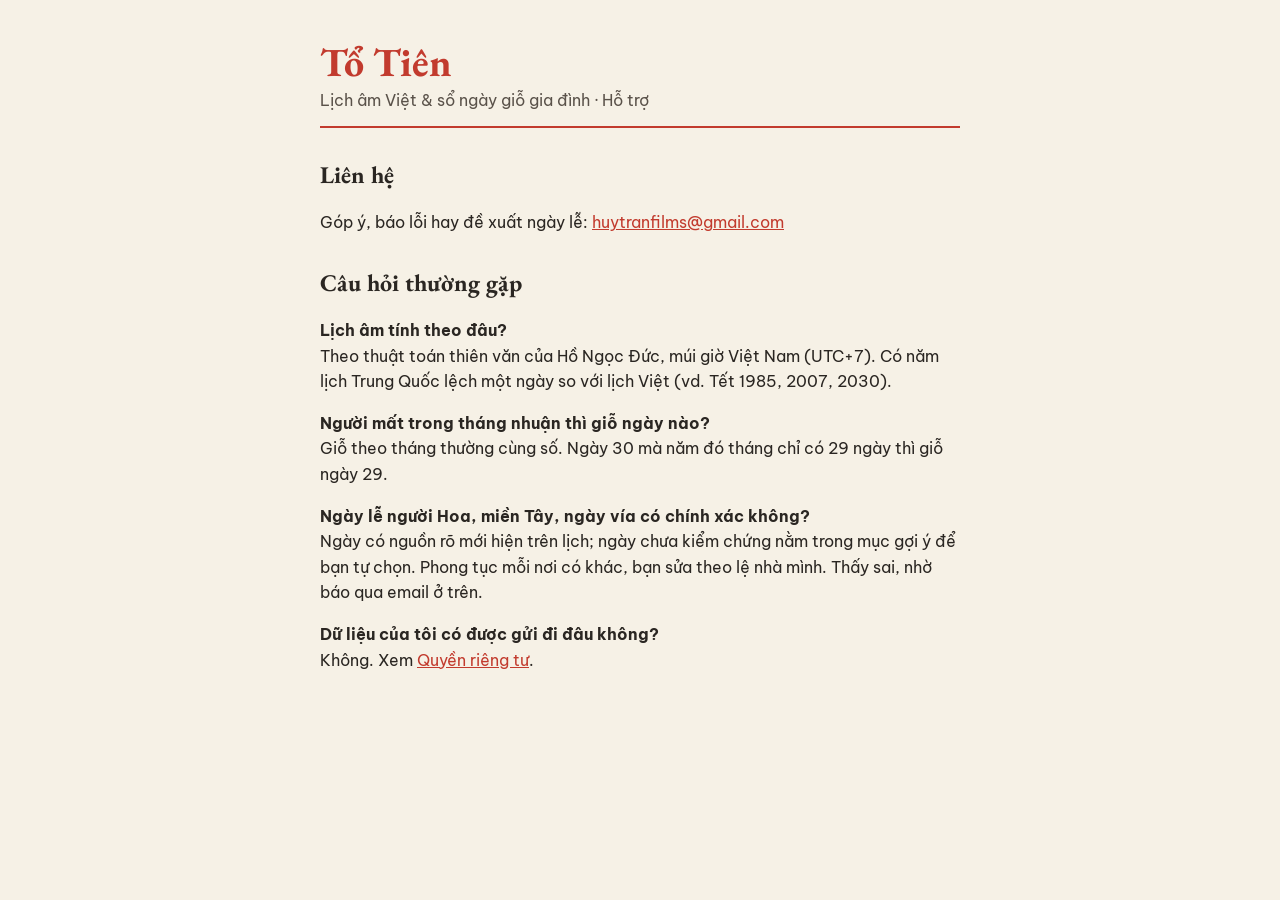
==== index.html @ 753793e9 "Trang hỗ trợ và quyền riêng tư của Tổ Tiên Co-Authored-By: Claude Opus 5.5 <noreply@anthropic.com> C" ====
<!doctype html><html lang="vi"><head><meta charset="utf-8"><meta name="viewport" content="width=device-width,initial-scale=1">
<title>Tổ Tiên · Hỗ trợ</title>
<link rel="stylesheet" href="https://fonts.googleapis.com/css2?family=EB+Garamond:wght@800&family=Be+Vietnam+Pro:wght@400;700&display=swap">
<link rel="stylesheet" href="style.css"></head><body><main>
<h1>Tổ Tiên</h1>
<p class="sub">Lịch âm Việt &amp; sổ ngày giỗ gia đình · Hỗ trợ</p>
<h2>Liên hệ</h2>
<p>Góp ý, báo lỗi hay đề xuất ngày lễ: <a href="mailto:huytranfilms@gmail.com">huytranfilms@gmail.com</a></p>
<h2>Câu hỏi thường gặp</h2>
<p><strong>Lịch âm tính theo đâu?</strong><br>Theo thuật toán thiên văn của Hồ Ngọc Đức, múi giờ Việt Nam (UTC+7). Có năm lịch Trung Quốc lệch một ngày so với lịch Việt (vd. Tết 1985, 2007, 2030).</p>
<p><strong>Người mất trong tháng nhuận thì giỗ ngày nào?</strong><br>Giỗ theo tháng thường cùng số. Ngày 30 mà năm đó tháng chỉ có 29 ngày thì giỗ ngày 29.</p>
<p><strong>Ngày lễ người Hoa, miền Tây, ngày vía có chính xác không?</strong><br>Ngày có nguồn rõ mới hiện trên lịch; ngày chưa kiểm chứng nằm trong mục gợi ý để bạn tự chọn. Phong tục mỗi nơi có khác, bạn sửa theo lệ nhà mình. Thấy sai, nhờ báo qua email ở trên.</p>
<p><strong>Dữ liệu của tôi có được gửi đi đâu không?</strong><br>Không. Xem <a href="privacy.html">Quyền riêng tư</a>.</p>
</main></body></html>
---- style.css ----
:root{--paper:#F6F1E6;--ink:#2A2622;--soft:#5A524A;--red:#C23B2E;--green:#2E6A4C}
body{margin:0;background:var(--paper);color:var(--ink);font:16px/1.6 "Be Vietnam Pro",system-ui,sans-serif}
main{max-width:640px;margin:0 auto;padding:40px 16px 64px}
h1{font-family:"EB Garamond",Georgia,serif;color:var(--red);font-size:40px;line-height:1.1;margin:0 0 4px}
h2{font-family:"EB Garamond",Georgia,serif;font-size:24px;margin:28px 0 6px}
.sub{color:var(--soft);margin:0 0 20px;border-bottom:2px solid var(--red);padding-bottom:12px}
a{color:var(--red)}
small{color:var(--soft)}
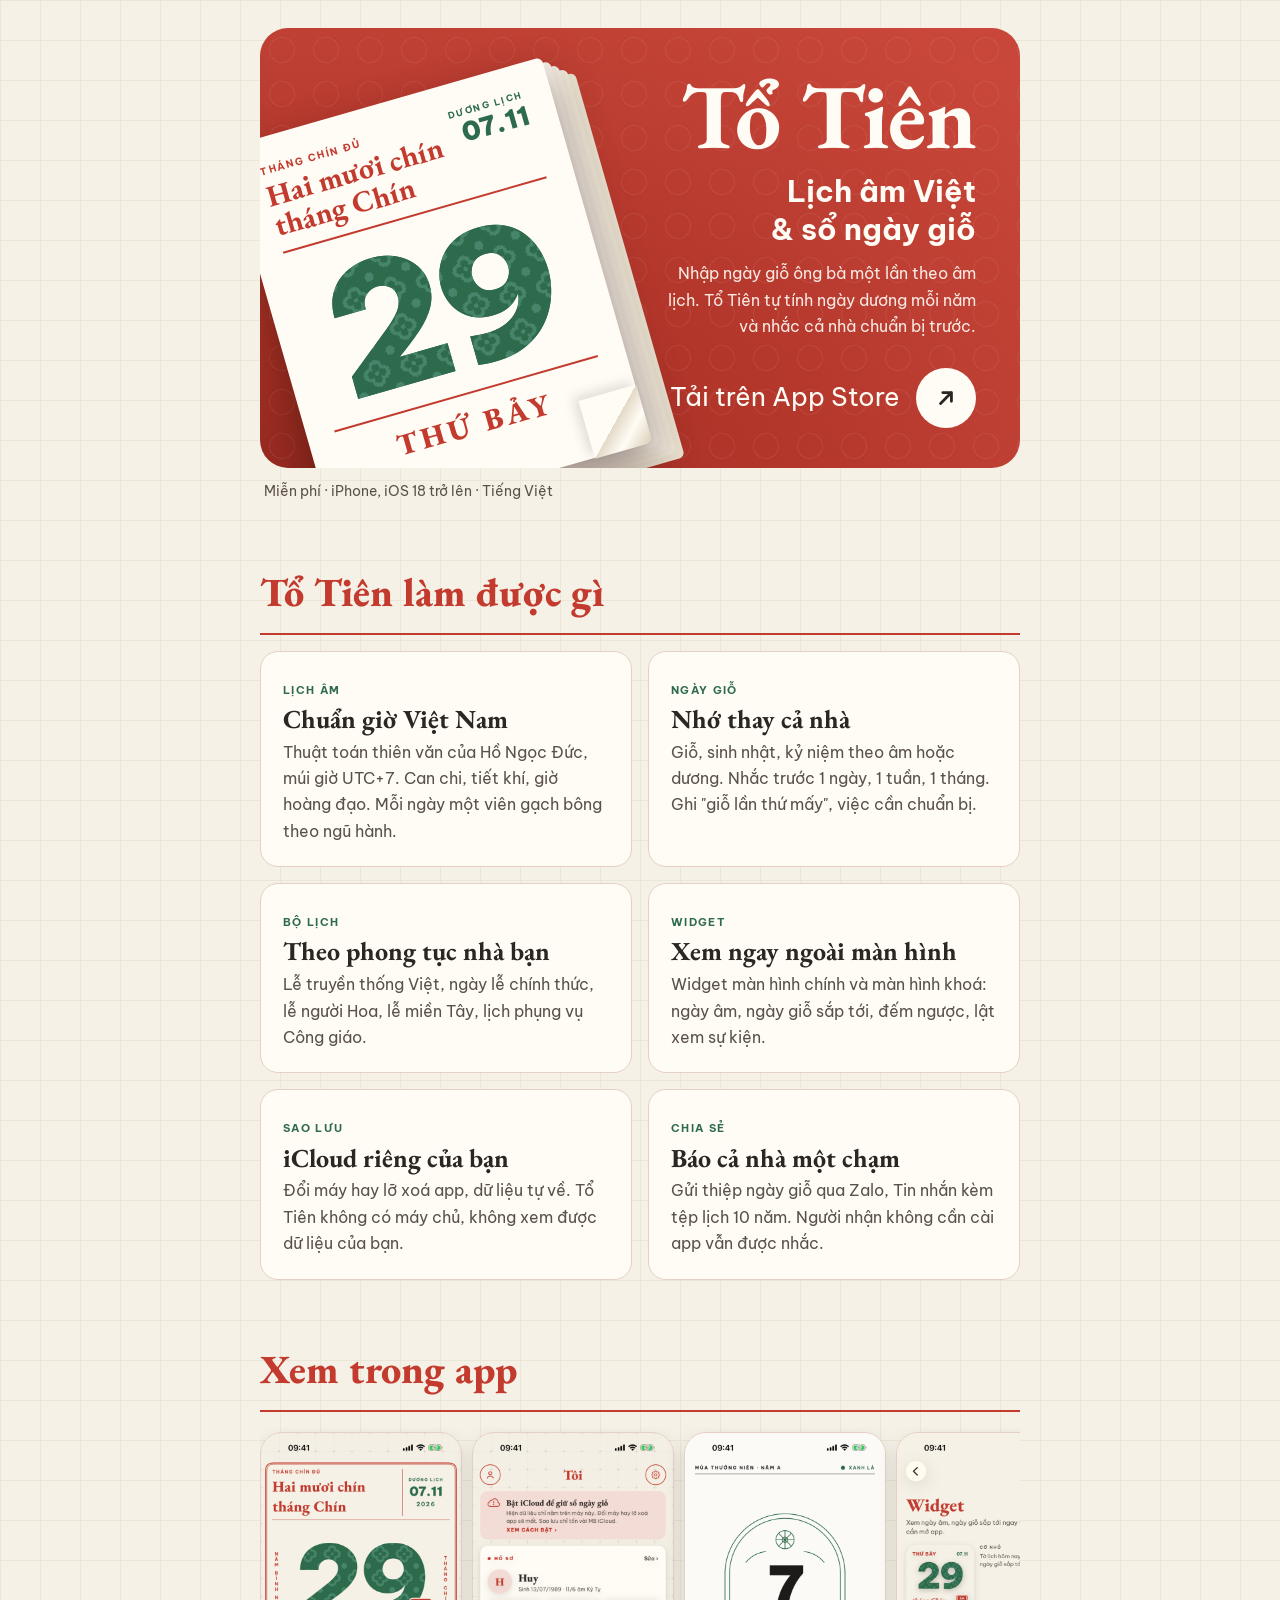
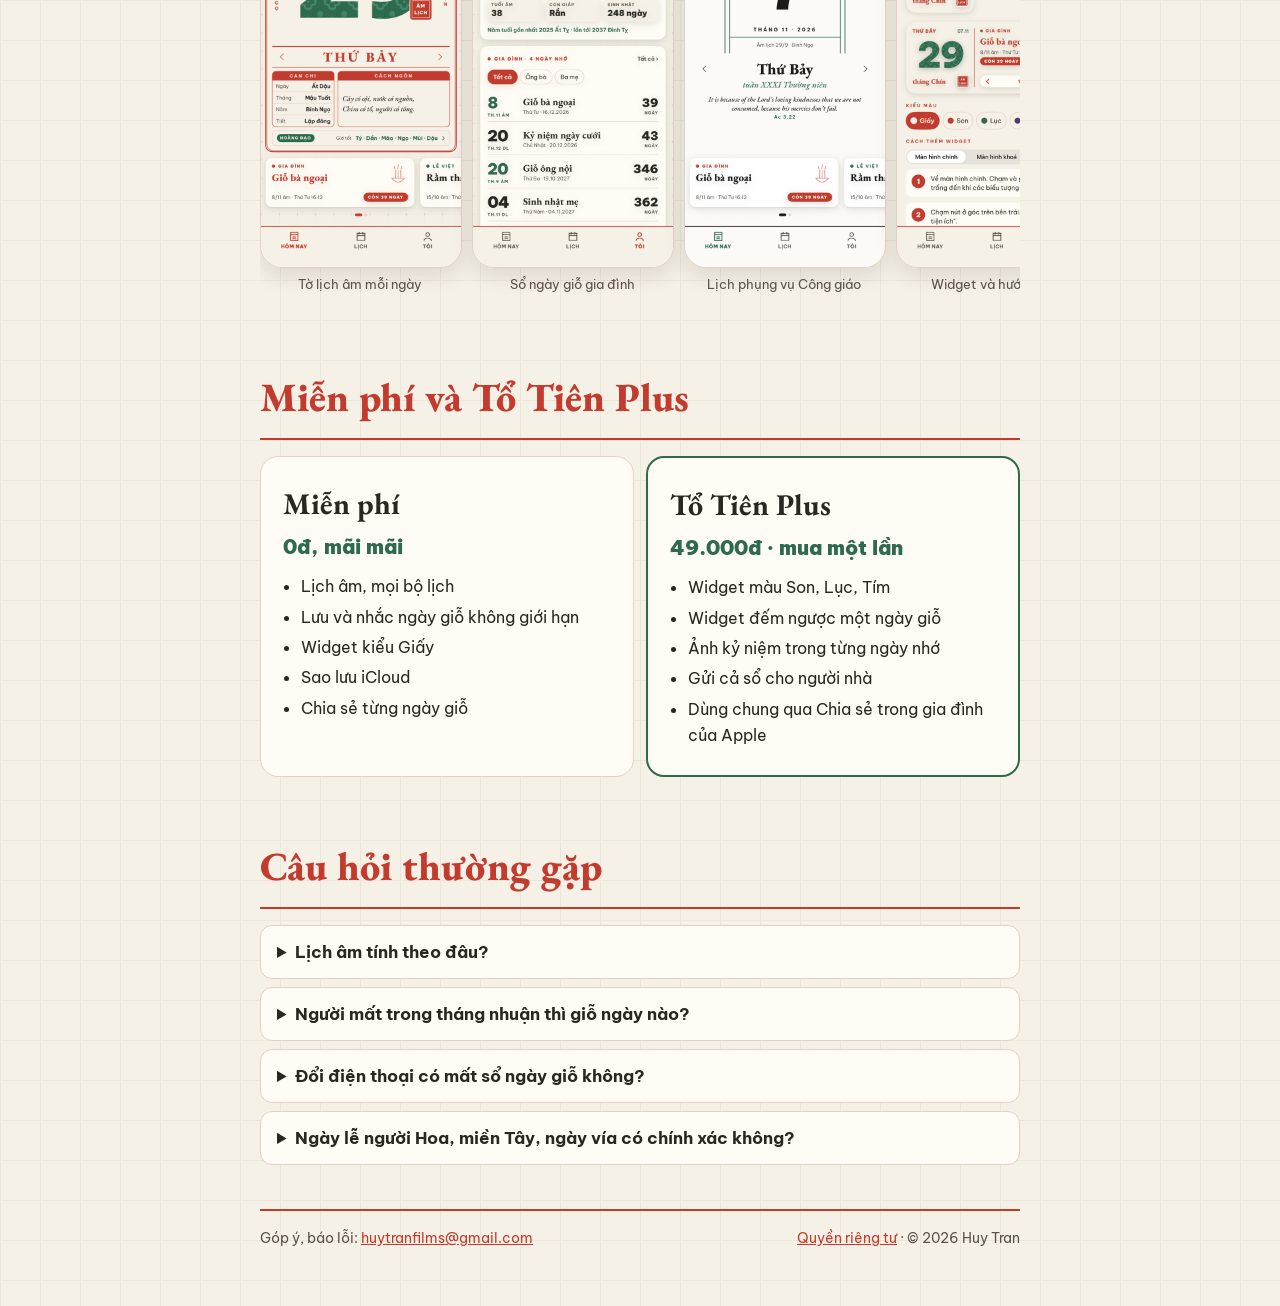
==== commit 5497844d: "Trang chủ mới: thẻ tờ lịch, tính năng, ảnh app, Miễn phí và Plus; ảnh xem trước khi chia sẻ link; ba" ====
--- a/index.html
+++ b/index.html
@@ -1,14 +1,154 @@
-<!doctype html><html lang="vi"><head><meta charset="utf-8"><meta name="viewport" content="width=device-width,initial-scale=1">
-<title>Tổ Tiên · Hỗ trợ</title>
-<link rel="stylesheet" href="https://fonts.googleapis.com/css2?family=EB+Garamond:wght@800&family=Be+Vietnam+Pro:wght@400;700&display=swap">
-<link rel="stylesheet" href="style.css"></head><body><main>
-<h1>Tổ Tiên</h1>
-<p class="sub">Lịch âm Việt &amp; sổ ngày giỗ gia đình · Hỗ trợ</p>
-<h2>Liên hệ</h2>
-<p>Góp ý, báo lỗi hay đề xuất ngày lễ: <a href="mailto:huytranfilms@gmail.com">huytranfilms@gmail.com</a></p>
-<h2>Câu hỏi thường gặp</h2>
-<p><strong>Lịch âm tính theo đâu?</strong><br>Theo thuật toán thiên văn của Hồ Ngọc Đức, múi giờ Việt Nam (UTC+7). Có năm lịch Trung Quốc lệch một ngày so với lịch Việt (vd. Tết 1985, 2007, 2030).</p>
-<p><strong>Người mất trong tháng nhuận thì giỗ ngày nào?</strong><br>Giỗ theo tháng thường cùng số. Ngày 30 mà năm đó tháng chỉ có 29 ngày thì giỗ ngày 29.</p>
-<p><strong>Ngày lễ người Hoa, miền Tây, ngày vía có chính xác không?</strong><br>Ngày có nguồn rõ mới hiện trên lịch; ngày chưa kiểm chứng nằm trong mục gợi ý để bạn tự chọn. Phong tục mỗi nơi có khác, bạn sửa theo lệ nhà mình. Thấy sai, nhờ báo qua email ở trên.</p>
-<p><strong>Dữ liệu của tôi có được gửi đi đâu không?</strong><br>Không. Xem <a href="privacy.html">Quyền riêng tư</a>.</p>
-</main></body></html>
+<!doctype html>
+<html lang="vi"><head><meta charset="utf-8"><meta name="viewport" content="width=device-width,initial-scale=1">
+<title>Tổ Tiên · Lịch âm Việt</title>
+<meta name="description" content="Lịch âm Việt chuẩn giờ Việt Nam và sổ ngày giỗ gia đình. Nhập ngày giỗ một lần theo âm lịch, Tổ Tiên tự tính ngày dương mỗi năm và nhắc bạn chuẩn bị trước.">
+<meta name="apple-itunes-app" content="app-id=6827442692">
+<meta property="og:type" content="website">
+<meta property="og:site_name" content="Tổ Tiên">
+<meta property="og:title" content="Tổ Tiên · Lịch âm Việt & sổ ngày giỗ">
+<meta property="og:description" content="Ngày âm chuẩn giờ Việt Nam. Nhớ ngày giỗ ông bà, nhắc trước để chuẩn bị. Miễn phí trên App Store.">
+<meta property="og:image" content="https://huytran1307.github.io/totien-site/img/og.png">
+<meta property="og:image:width" content="1200">
+<meta property="og:image:height" content="630">
+<meta property="og:url" content="https://huytran1307.github.io/totien-site/">
+<meta name="twitter:card" content="summary_large_image">
+<link rel="stylesheet" href="https://fonts.googleapis.com/css2?family=EB+Garamond:wght@700;800&family=Be+Vietnam+Pro:wght@400;700;900&display=swap">
+<style>
+/* Trang giới thiệu một cột: giấy kẻ ô, viền đôi son, son cho tiêu đề, lục cho điểm nhấn — đúng bộ nhận diện của app. Một giao diện sáng như app. */
+:root {
+  --paper: #F6F1E6; --ivory: #FFFCF5; --ink: #2A2622; --soft: #5A524A;
+  --red: #C23B2E; --green: #2E6A4C; --rule: #E6CFC6; --grid: #ECE6D9;
+  --serif: "EB Garamond", Georgia, serif; --sans: "Be Vietnam Pro", system-ui, sans-serif;
+  color-scheme: light;
+}
+body { margin: 0; color: var(--ink); font: 17px/1.65 var(--sans);
+  background: var(--paper);
+  background-image: linear-gradient(var(--grid) 1px, transparent 1px), linear-gradient(90deg, var(--grid) 1px, transparent 1px);
+  background-size: 40px 40px; }
+main { max-width: 760px; margin: 0 auto; padding-block: 28px 56px;
+  padding-left: max(16px, env(safe-area-inset-left, 0px)); padding-right: max(16px, env(safe-area-inset-right, 0px)); }
+a { color: var(--red); }
+.hero { position: relative; overflow: hidden; border-radius: 28px; min-height: 420px; color: #FFFCF5;
+  background: radial-gradient(120% 140% at 10% 110%, #8E271D 0%, #B2352A 45%, #C8473A 100%); }
+.hero::before { content: ""; position: absolute; inset: 0; opacity: .07;
+  background-image: radial-gradient(circle at 50% 50%, transparent 38%, #fff 39%, #fff 41%, transparent 42%); background-size: 44px 44px; }
+.hero .copy { position: relative; margin-left: auto; width: 54%; min-height: 420px; box-sizing: border-box; padding: 44px 44px 40px 0;
+  display: flex; flex-direction: column; justify-content: space-between; align-items: flex-end; text-align: right; gap: 28px; }
+.hero h1 { font-family: var(--serif); font-weight: 700; font-size: clamp(56px, 9vw, 92px); line-height: .95; margin: 0; letter-spacing: -1px; }
+.hero .lead { font-weight: 700; font-size: clamp(22px, 3.2vw, 30px); line-height: 1.25; margin: 14px 0 0; }
+.hero .more { font-size: 16px; opacity: .9; margin: 12px 0 0; max-width: 30ch; margin-left: auto; }
+.cta { display: inline-flex; align-items: center; gap: 16px; color: #FFFCF5; text-decoration: none; font-size: clamp(20px, 2.6vw, 26px); }
+.cta .btn { width: 60px; height: 60px; border-radius: 50%; background: #FFFCF5; display: grid; place-items: center; flex: none; }
+.cta:hover .btn { transform: rotate(8deg); }
+.cta .btn { transition: transform .2s ease; }
+.stack { position: absolute; left: -36px; top: 120px; transform: rotate(-16deg); transform-origin: left top; }
+.sheet { position: absolute; width: 330px; height: 400px; background: #FFFCF5; border-radius: 6px; }
+.s5 { left: 28px; top: 24px; background: #E9E1D0; } .s4 { left: 21px; top: 18px; background: #EFE8D9; }
+.s3 { left: 14px; top: 12px; background: #F3EDE1; } .s2 { left: 7px; top: 6px; background: #F8F3EA; }
+.s1 { left: 0; top: 0; box-shadow: 0 20px 44px rgba(40,10,5,.45); padding: 26px 28px; box-sizing: border-box; color: #C23B2E; }
+.s1 .top { display: flex; justify-content: space-between; align-items: flex-start; border-bottom: 2px solid #C23B2E; padding-bottom: 10px; }
+.s1 .m { font-family: var(--serif); font-size: 30px; line-height: 1.05; font-weight: 700; white-space: nowrap; }
+.s1 .cap { font-weight: 700; font-size: 10px; letter-spacing: .18em; }
+.s1 .dl { text-align: right; color: #2E6A4C; font-weight: 900; font-size: 26px; line-height: 1; }
+.s1 .dl small { display: block; font-size: 9px; letter-spacing: .2em; font-weight: 700; margin-bottom: 4px; white-space: nowrap; }
+.s1 .num { font-weight: 900; font-size: 176px; letter-spacing: -9px; line-height: 1; margin-top: 8px; text-align: center;
+  background: url("data:image/svg+xml,%3Csvg%20xmlns%3D%22http%3A//www.w3.org/2000/svg%22%20width%3D%22100%22%20height%3D%22100%22%20viewBox%3D%220%200%20100%20100%22%3E%3Crect%20width%3D%22100%22%20height%3D%22100%22%20fill%3D%22%232E6A4C%22/%3E%3Cg%20fill%3D%22%2346856A%22%3E%3Ccircle%20cx%3D%220%22%20cy%3D%220%22%20r%3D%2212%22/%3E%3Ccircle%20cx%3D%22100%22%20cy%3D%220%22%20r%3D%2212%22/%3E%3Ccircle%20cx%3D%220%22%20cy%3D%22100%22%20r%3D%2212%22/%3E%3Ccircle%20cx%3D%22100%22%20cy%3D%22100%22%20r%3D%2212%22/%3E%3Ccircle%20cx%3D%2250%22%20cy%3D%2232%22%20r%3D%2218%22/%3E%3Ccircle%20cx%3D%2268%22%20cy%3D%2250%22%20r%3D%2218%22/%3E%3Ccircle%20cx%3D%2250%22%20cy%3D%2268%22%20r%3D%2218%22/%3E%3Ccircle%20cx%3D%2232%22%20cy%3D%2250%22%20r%3D%2218%22/%3E%3C/g%3E%3Cg%20fill%3D%22%232E6A4C%22%3E%3Ccircle%20cx%3D%2250%22%20cy%3D%2235%22%20r%3D%2210%22/%3E%3Ccircle%20cx%3D%2265%22%20cy%3D%2250%22%20r%3D%2210%22/%3E%3Ccircle%20cx%3D%2250%22%20cy%3D%2265%22%20r%3D%2210%22/%3E%3Ccircle%20cx%3D%2235%22%20cy%3D%2250%22%20r%3D%2210%22/%3E%3Ccircle%20cx%3D%2250%22%20cy%3D%2250%22%20r%3D%2212%22/%3E%3C/g%3E%3Ccircle%20cx%3D%2250%22%20cy%3D%2250%22%20r%3D%226%22%20fill%3D%22%2346856A%22/%3E%3C/svg%3E") 0 0/38px 38px, #2E6A4C; -webkit-background-clip: text; background-clip: text; -webkit-text-fill-color: transparent; color: #2E6A4C; }
+.s1 .dow { font-family: var(--serif); font-weight: 800; font-size: 30px; letter-spacing: .14em; text-align: center; border-top: 2px solid #C23B2E; padding-top: 6px; }
+.curl { position: absolute; right: -1px; bottom: -1px; width: 60px; height: 60px; border-radius: 0 0 6px 0;
+  background: linear-gradient(135deg, transparent 50%, #E3D9C6 50%, #FFFCF5 72%, #D9CDB6 100%); box-shadow: -5px -5px 12px rgba(0,0,0,.12); }
+.note { font-size: 14px; color: var(--soft); margin: 12px 4px 0; }
+h2 { font-family: var(--serif); font-weight: 800; color: var(--red); font-size: clamp(32px, 5vw, 40px); margin: 56px 0 16px;
+  padding-bottom: 8px; border-bottom: 2px solid var(--red); text-wrap: balance; }
+.features { display: grid; grid-template-columns: repeat(2, minmax(0, 1fr)); gap: 16px; }
+.feature { background: var(--ivory); border: 1px solid var(--rule); border-radius: 18px; padding: 22px; min-width: 0; }
+.feature h3 { font-family: var(--serif); font-size: 26px; line-height: 1.15; margin: 0 0 4px; color: var(--ink); }
+.feature p { margin: 0; color: var(--soft); font-size: 16px; }
+.tag { display: inline-block; font-size: 11px; font-weight: 700; letter-spacing: .12em; color: var(--green); text-transform: uppercase; margin-bottom: 6px; }
+.shots { display: flex; gap: 12px; overflow-x: auto; padding: 4px 2px 12px; scroll-snap-type: x mandatory; }
+.shots figure { margin: 0; flex: 0 0 min(200px, 46%); scroll-snap-align: start; }
+.shots img { width: 100%; height: auto; display: block; border-radius: 22px; border: 1px solid var(--rule); box-shadow: 0 8px 20px rgba(42,38,34,.12); }
+.shots figcaption { font-size: 13px; color: var(--soft); text-align: center; margin-top: 6px; }
+.plans { display: grid; grid-template-columns: repeat(2, minmax(0, 1fr)); gap: 12px; }
+.plan { border: 1px solid var(--rule); border-radius: 18px; padding: 22px; background: var(--ivory); min-width: 0; }
+.plan.plus { border: 2px solid var(--green); }
+.plan h3 { font-family: var(--serif); font-size: 30px; margin: 0; }
+.price { font-weight: 900; font-size: 20px; color: var(--green); margin: 2px 0 10px; }
+.plan ul { margin: 0; padding-left: 18px; color: var(--ink); font-size: 16px; }
+.plan li { margin: 4px 0; }
+details { background: var(--ivory); border: 1px solid var(--rule); border-radius: 12px; padding: 12px 16px; margin: 8px 0; }
+summary { font-weight: 700; cursor: pointer; min-height: 28px; }
+details p { margin: 8px 0 0; color: var(--soft); }
+footer { margin-top: 44px; padding-top: 16px; border-top: 2px solid var(--red); font-size: 14px; color: var(--soft);
+  display: flex; flex-wrap: wrap; gap: 8px 20px; justify-content: space-between; }
+:focus-visible { outline: 2px solid var(--red); outline-offset: 2px; }
+@media (max-width: 620px) {
+  .hero { min-height: 740px; }
+  .hero .copy { width: 100%; min-height: 0; padding: 32px 28px 28px; align-items: flex-start; text-align: left; position: absolute; bottom: 0; justify-content: flex-end;
+    background: linear-gradient(to top, #8E271D 55%, rgba(142,39,29,0)); padding-top: 60px; }
+  .hero .more { margin-left: 0; }
+  .stack { left: 28px; top: 56px; transform: rotate(-10deg) scale(.72); }
+  .features, .plans { grid-template-columns: 1fr; }
+}
+</style>
+<link rel="icon" href="img/icon.png">
+</head><body>
+<main>
+  <section class="hero" aria-label="Tổ Tiên">
+    <div class="stack" aria-hidden="true">
+      <div class="sheet s5"></div><div class="sheet s4"></div><div class="sheet s3"></div><div class="sheet s2"></div>
+      <div class="sheet s1">
+        <div class="top"><div><div class="cap">THÁNG CHÍN ĐỦ</div><div class="m">Hai mươi chín<br>tháng Chín</div></div><div class="dl"><small>DƯƠNG LỊCH</small>07.11</div></div>
+        <div class="num">29</div><div class="dow">THỨ BẢY</div><div class="curl"></div>
+      </div>
+    </div>
+    <div class="copy">
+      <div>
+        <h1>Tổ Tiên</h1>
+        <p class="lead">Lịch âm Việt<br>&amp; sổ ngày giỗ</p>
+        <p class="more">Nhập ngày giỗ ông bà một lần theo âm lịch. Tổ Tiên tự tính ngày dương mỗi năm và nhắc cả nhà chuẩn bị trước.</p>
+      </div>
+      <a class="cta" href="https://apps.apple.com/vn/app/id6827442692">Tải trên App Store
+        <span class="btn"><svg width="26" height="26" viewBox="0 0 24 24" aria-hidden="true"><path d="M7 17L17 7M9 7h8v8" fill="none" stroke="#2A2622" stroke-width="2.6" stroke-linecap="round" stroke-linejoin="round"/></svg></span></a>
+    </div>
+  </section>
+  <p class="note">Miễn phí · iPhone, iOS 18 trở lên · Tiếng Việt</p>
+
+  <h2>Tổ Tiên làm được gì</h2>
+  <div class="features">
+    <div class="feature"><span class="tag">Lịch âm</span><h3>Chuẩn giờ Việt Nam</h3><p>Thuật toán thiên văn của Hồ Ngọc Đức, múi giờ UTC+7. Can chi, tiết khí, giờ hoàng đạo. Mỗi ngày một viên gạch bông theo ngũ hành.</p></div>
+    <div class="feature"><span class="tag">Ngày giỗ</span><h3>Nhớ thay cả nhà</h3><p>Giỗ, sinh nhật, kỷ niệm theo âm hoặc dương. Nhắc trước 1 ngày, 1 tuần, 1 tháng. Ghi "giỗ lần thứ mấy", việc cần chuẩn bị.</p></div>
+    <div class="feature"><span class="tag">Bộ lịch</span><h3>Theo phong tục nhà bạn</h3><p>Lễ truyền thống Việt, ngày lễ chính thức, lễ người Hoa, lễ miền Tây, lịch phụng vụ Công giáo.</p></div>
+    <div class="feature"><span class="tag">Widget</span><h3>Xem ngay ngoài màn hình</h3><p>Widget màn hình chính và màn hình khoá: ngày âm, ngày giỗ sắp tới, đếm ngược, lật xem sự kiện.</p></div>
+    <div class="feature"><span class="tag">Sao lưu</span><h3>iCloud riêng của bạn</h3><p>Đổi máy hay lỡ xoá app, dữ liệu tự về. Tổ Tiên không có máy chủ, không xem được dữ liệu của bạn.</p></div>
+    <div class="feature"><span class="tag">Chia sẻ</span><h3>Báo cả nhà một chạm</h3><p>Gửi thiệp ngày giỗ qua Zalo, Tin nhắn kèm tệp lịch 10 năm. Người nhận không cần cài app vẫn được nhắc.</p></div>
+  </div>
+
+  <h2>Xem trong app</h2>
+  <div class="shots">
+    <figure><img src="img/today.png" alt="Màn Hôm nay, tờ lịch âm"><figcaption>Tờ lịch âm mỗi ngày</figcaption></figure>
+    <figure><img src="img/me.png" alt="Tab Tôi với sổ Gia đình"><figcaption>Sổ ngày giỗ gia đình</figcaption></figure>
+    <figure><img src="img/lit.png" alt="Tờ lịch phụng vụ Công giáo"><figcaption>Lịch phụng vụ Công giáo</figcaption></figure>
+    <figure><img src="img/widget.png" alt="Trang hướng dẫn widget"><figcaption>Widget và hướng dẫn</figcaption></figure>
+  </div>
+
+  <h2>Miễn phí và Tổ Tiên Plus</h2>
+  <div class="plans">
+    <div class="plan"><h3>Miễn phí</h3><p class="price">0đ, mãi mãi</p>
+      <ul><li>Lịch âm, mọi bộ lịch</li><li>Lưu và nhắc ngày giỗ không giới hạn</li><li>Widget kiểu Giấy</li><li>Sao lưu iCloud</li><li>Chia sẻ từng ngày giỗ</li></ul></div>
+    <div class="plan plus"><h3>Tổ Tiên Plus</h3><p class="price">49.000đ · mua một lần</p>
+      <ul><li>Widget màu Son, Lục, Tím</li><li>Widget đếm ngược một ngày giỗ</li><li>Ảnh kỷ niệm trong từng ngày nhớ</li><li>Gửi cả sổ cho người nhà</li><li>Dùng chung qua Chia sẻ trong gia đình của Apple</li></ul></div>
+  </div>
+
+  <h2>Câu hỏi thường gặp</h2>
+  <details><summary>Lịch âm tính theo đâu?</summary><p>Theo thuật toán thiên văn của Hồ Ngọc Đức, múi giờ Việt Nam (UTC+7). Có năm lịch Trung Quốc lệch một ngày so với lịch Việt (vd. Tết 1985, 2007, 2030).</p></details>
+  <details><summary>Người mất trong tháng nhuận thì giỗ ngày nào?</summary><p>Giỗ theo tháng thường cùng số. Ngày 30 mà năm đó tháng chỉ có 29 ngày thì giỗ ngày 29.</p></details>
+  <details><summary>Đổi điện thoại có mất sổ ngày giỗ không?</summary><p>Không, nếu iPhone bật iCloud. Đăng nhập cùng tài khoản Apple trên máy mới, cài Tổ Tiên là dữ liệu tự về. Lỡ xoá một ngày thì vào Đã xoá gần đây để khôi phục trong 30 ngày.</p></details>
+  <details><summary>Ngày lễ người Hoa, miền Tây, ngày vía có chính xác không?</summary><p>Ngày có nguồn rõ mới hiện trên lịch; ngày chưa kiểm chứng nằm trong mục gợi ý để bạn tự chọn. Phong tục mỗi nơi có khác, bạn sửa theo lệ nhà mình. Thấy sai, nhờ báo qua email bên dưới.</p></details>
+
+  <footer>
+    <span>Góp ý, báo lỗi: <a href="mailto:huytranfilms@gmail.com">huytranfilms@gmail.com</a></span>
+    <span><a href="privacy.html">Quyền riêng tư</a> · © 2026 Huy Tran</span>
+  </footer>
+</main>
+
+</body></html>
